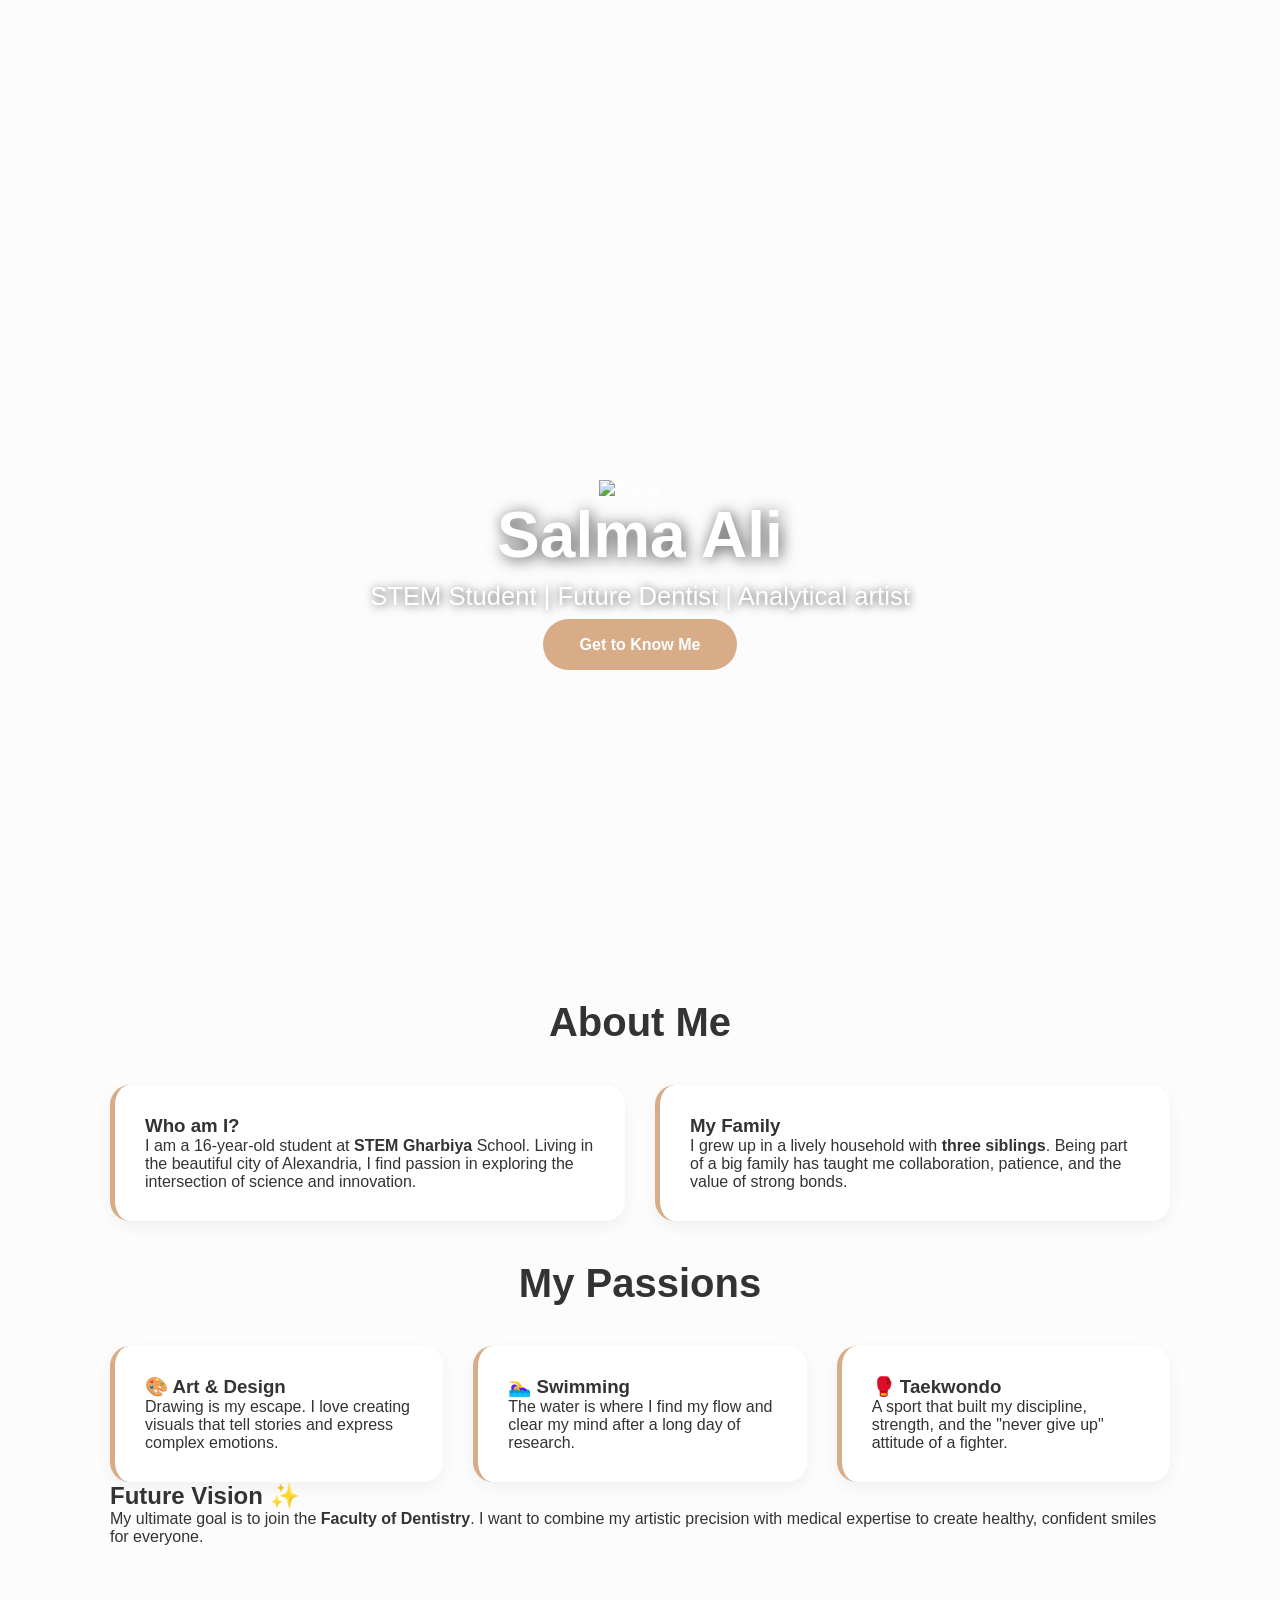
==== index.html @ 47b49c74 "My portfolio as a steamer" ====
<!DOCTYPE html>
<html lang="en">
<head>
    <meta charset="UTF-8">
    <meta name="viewport" content="width=device-width, initial-scale=1.0">
    <title>Salma Ali | Personal Portfolio</title>
    <link rel="stylesheet" href="style.css">
</head>
<body>

    <section class="hero">
        <div class="overlay"></div>
        <div class="hero-content">
            <img src="profile.jpg" alt="Salma Ali" class="profile-img">
            <h1>Salma Ali</h1>
            <p class="subtitle">STEM Student | Future Dentist | Analytical artist</p>
            <a href="#about" class="btn">Get to Know Me</a>
        </div>
    </section>

    <div class="container">
        <section id="about" class="section">
            <h2 class="section-title">About Me</h2>
            <div class="grid">
                <div class="card">
                    <h3>Who am I?</h3>
                    <p>I am a 16-year-old student at <strong>STEM Gharbiya</strong> School. Living in the beautiful city of Alexandria, I find passion in exploring the intersection of science and innovation.</p>
                </div>
                <div class="card">
                    <h3>My Family</h3>
                    <p>I grew up in a lively household with <strong>three siblings</strong>. Being part of a big family has taught me collaboration, patience, and the value of strong bonds.</p>
                </div>
            </div>
        </section>

        <section id="hobbies" class="section">
            <h2 class="section-title">My Passions</h2>
            <div class="grid">
                <div class="card hobby-card">
                    <h3>🎨 Art & Design</h3>
                    <p>Drawing is my escape. I love creating visuals that tell stories and express complex emotions.</p>
                </div>
                <div class="card hobby-card">
                    <h3>🏊‍♀️ Swimming</h3>
                    <p>The water is where I find my flow and clear my mind after a long day of research.</p>
                </div>
                <div class="card hobby-card">
                    <h3>🥊 Taekwondo</h3>
                    <p>A sport that built my discipline, strength, and the "never give up" attitude of a fighter.</p>
                </div>
            </div>
        </section>

        <section id="future" class="section">
            <div class="future-box">
                <h2>Future Vision ✨</h2>
                <p>My ultimate goal is to join the <strong>Faculty of Dentistry</strong>. I want to combine my artistic precision with medical expertise to create healthy, confident smiles for everyone.</p>
            </div>
        </section>
    </div>

    <footer>
        <p>Designed with ❤️ by Salma Ali &copy; 2026</p>
    </footer>

</body>
</html>
---- style.css ----
* /* CSS Updated Code */

* {
    margin: 0;
    padding: 0;
    box-sizing: border-box;
}

body {
    font-family: 'Segoe UI', sans-serif;
    background-color: #fcfcfc;
    color: #333;
    scroll-behavior: smooth;
}

.hero {
    height: 100vh;
    width: 100%;
    background: url('my-photo.jpg.jpeg') no-repeat center center/cover;
    display: flex;
    justify-content: center;
    align-items: flex-start; 
    padding-top: 480px; 
    
    position: relative;
    color: white;
}

.hero-overlay {
    position: absolute;
    top: 0;
    left: 0;
    width: 100%;
    height: 100%;
    background: rgba(0, 0, 0, 0.3); 
    z-index: 1;
}

.hero-content {
    position: relative;
    z-index: 2;
    text-align: center;
    padding: 0 20px;
}

.hero-content h1 {
    font-size: 4rem;
    font-weight: 800;
    margin-bottom: 10px;
    text-shadow: 2px 2px 15px rgba(0,0,0,0.7);
}

.subtitle {
    font-size: 1.6rem;
    font-weight: 400;
    margin-bottom: 25px;
    text-shadow: 1px 1px 10px rgba(0,0,0,0.7);
}

.btn {
    padding: 15px 35px;
    background: #d7ac87; 
    color: white;
    text-decoration: none;
    border-radius: 50px;
    font-weight: bold;
    transition: 0.3s;
    border: 2px solid transparent;
}

.btn:hover {
    background: transparent;
    border-color: white;
    transform: scale(1.05);
}
.container {
    max-width: 1100px;
    margin: auto;
    padding: 60px 20px;
}

.section-title {
    font-size: 2.5rem;
    text-align: center;
    margin: 40px 0;
}

.grid {
    display: grid;
    grid-template-columns: repeat(auto-fit, minmax(300px, 1fr));
    gap: 30px;
}

.card {
    background: white;
    padding: 30px;
    border-radius: 20px;
    box-shadow: 0 5px 15px rgba(0,0,0,0.05);
    border-left: 5px solid #d7ac87;
}
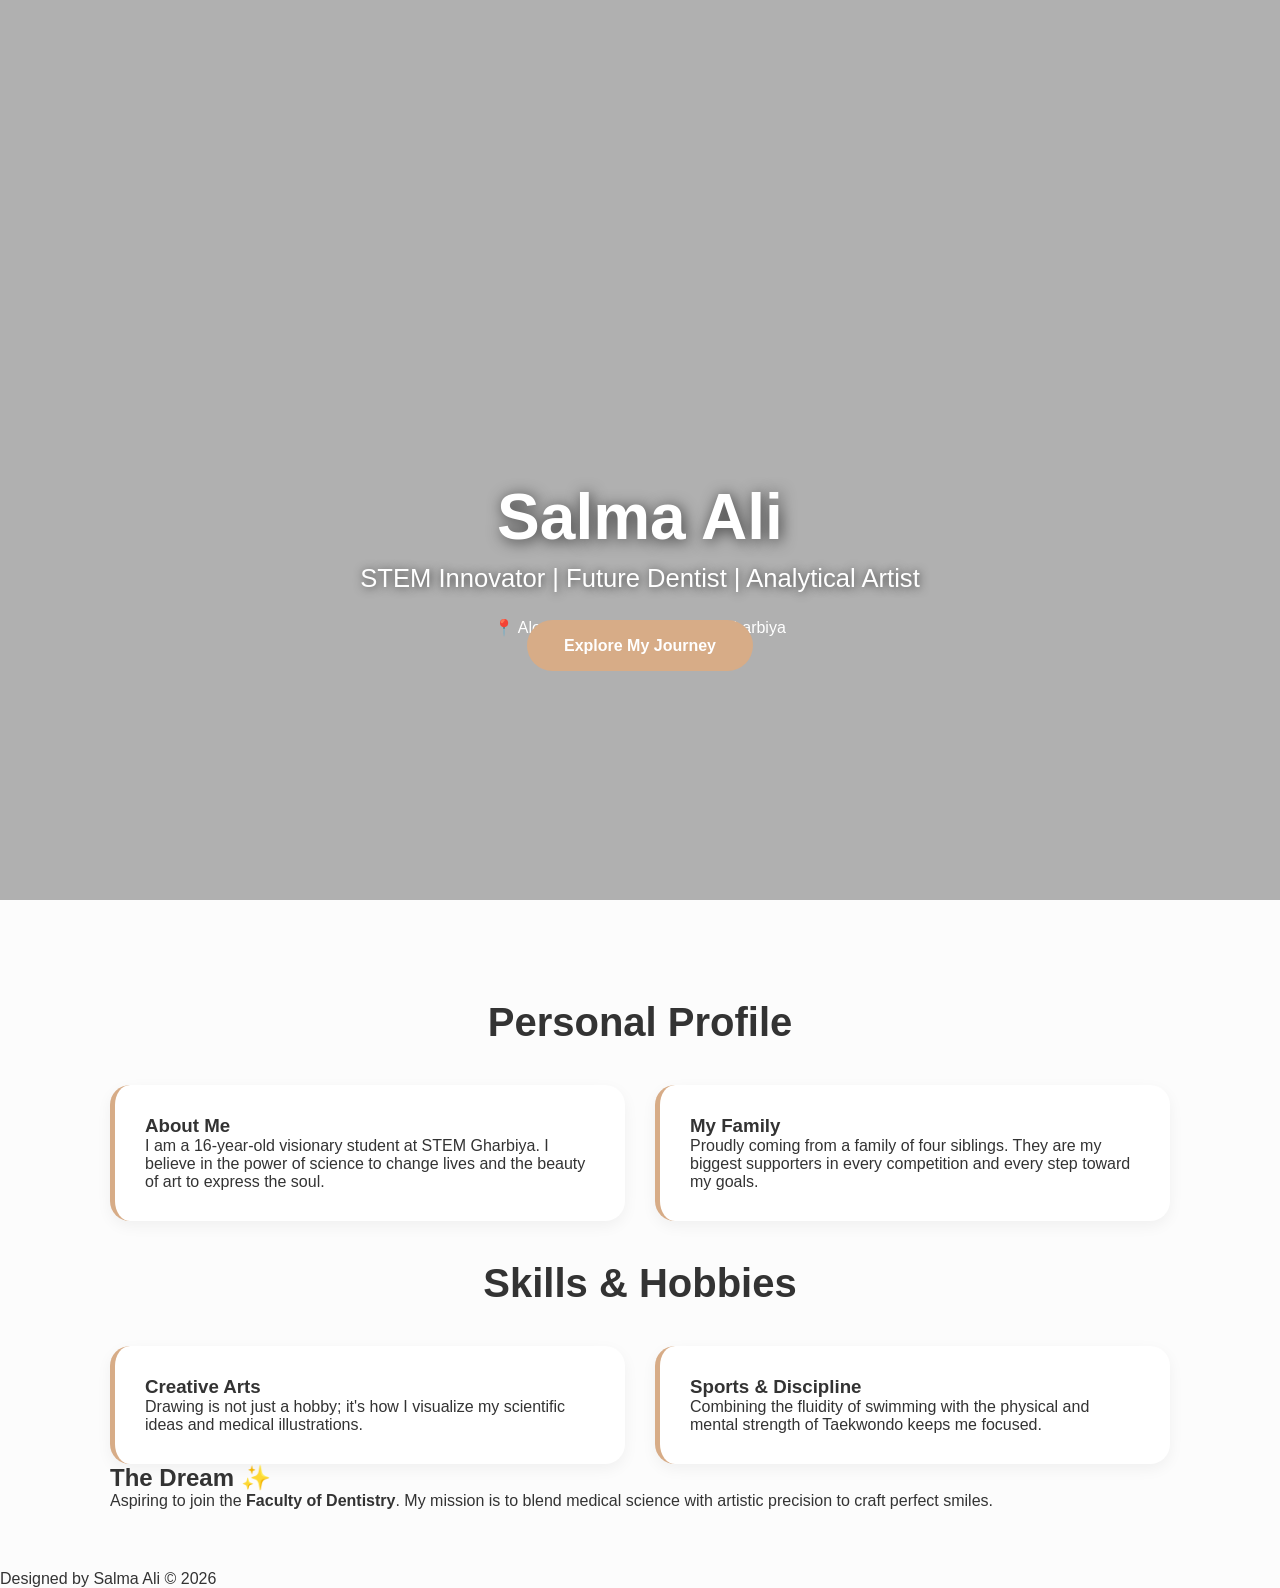
==== commit 9e640d42: "Update index.html" ====
--- a/index.html
+++ b/index.html
@@ -8,60 +8,59 @@
 </head>
 <body>
 
-    <section class="hero">
-        <div class="overlay"></div>
+    <header class="hero">
+        <div class="hero-overlay"></div>
         <div class="hero-content">
-            <img src="profile.jpg" alt="Salma Ali" class="profile-img">
             <h1>Salma Ali</h1>
-            <p class="subtitle">STEM Student | Future Dentist | Analytical artist</p>
-            <a href="#about" class="btn">Get to Know Me</a>
+            <p class="subtitle">STEM Innovator | Future Dentist | Analytical Artist</p>
+            <div class="hero-info">
+                <span>📍 Alexandria, Egypt</span>
+                <span>🎓 STEM Gharbiya</span>
+            </div>
+            <a href="#about" class="btn">Explore My Journey</a>
         </div>
-    </section>
+    </header>
 
-    <div class="container">
+    <main class="container">
         <section id="about" class="section">
-            <h2 class="section-title">About Me</h2>
+            <h2 class="section-title">Personal Profile</h2>
             <div class="grid">
                 <div class="card">
-                    <h3>Who am I?</h3>
-                    <p>I am a 16-year-old student at <strong>STEM Gharbiya</strong> School. Living in the beautiful city of Alexandria, I find passion in exploring the intersection of science and innovation.</p>
+                    <h3>About Me</h3>
+                    <p>I am a 16-year-old visionary student at STEM Gharbiya. I believe in the power of science to change lives and the beauty of art to express the soul.</p>
                 </div>
                 <div class="card">
                     <h3>My Family</h3>
-                    <p>I grew up in a lively household with <strong>three siblings</strong>. Being part of a big family has taught me collaboration, patience, and the value of strong bonds.</p>
+                    <p>Proudly coming from a family of four siblings. They are my biggest supporters in every competition and every step toward my goals.</p>
                 </div>
             </div>
         </section>
 
         <section id="hobbies" class="section">
-            <h2 class="section-title">My Passions</h2>
+            <h2 class="section-title">Skills & Hobbies</h2>
             <div class="grid">
-                <div class="card hobby-card">
-                    <h3>🎨 Art & Design</h3>
-                    <p>Drawing is my escape. I love creating visuals that tell stories and express complex emotions.</p>
+                <div class="card">
+                    <h3>Creative Arts</h3>
+                    <p>Drawing is not just a hobby; it's how I visualize my scientific ideas and medical illustrations.</p>
                 </div>
-                <div class="card hobby-card">
-                    <h3>🏊‍♀️ Swimming</h3>
-                    <p>The water is where I find my flow and clear my mind after a long day of research.</p>
-                </div>
-                <div class="card hobby-card">
-                    <h3>🥊 Taekwondo</h3>
-                    <p>A sport that built my discipline, strength, and the "never give up" attitude of a fighter.</p>
+                <div class="card">
+                    <h3>Sports & Discipline</h3>
+                    <p>Combining the fluidity of swimming with the physical and mental strength of Taekwondo keeps me focused.</p>
                 </div>
             </div>
         </section>
 
-        <section id="future" class="section">
-            <div class="future-box">
-                <h2>Future Vision ✨</h2>
-                <p>My ultimate goal is to join the <strong>Faculty of Dentistry</strong>. I want to combine my artistic precision with medical expertise to create healthy, confident smiles for everyone.</p>
+        <section class="goal-section">
+            <div class="goal-card">
+                <h2>The Dream ✨</h2>
+                <p>Aspiring to join the <strong>Faculty of Dentistry</strong>. My mission is to blend medical science with artistic precision to craft perfect smiles.</p>
             </div>
         </section>
-    </div>
+    </main>
 
     <footer>
-        <p>Designed with ❤️ by Salma Ali &copy; 2026</p>
+        <p>Designed by Salma Ali &copy; 2026</p>
     </footer>
 
 </body>
-</html>+</html>
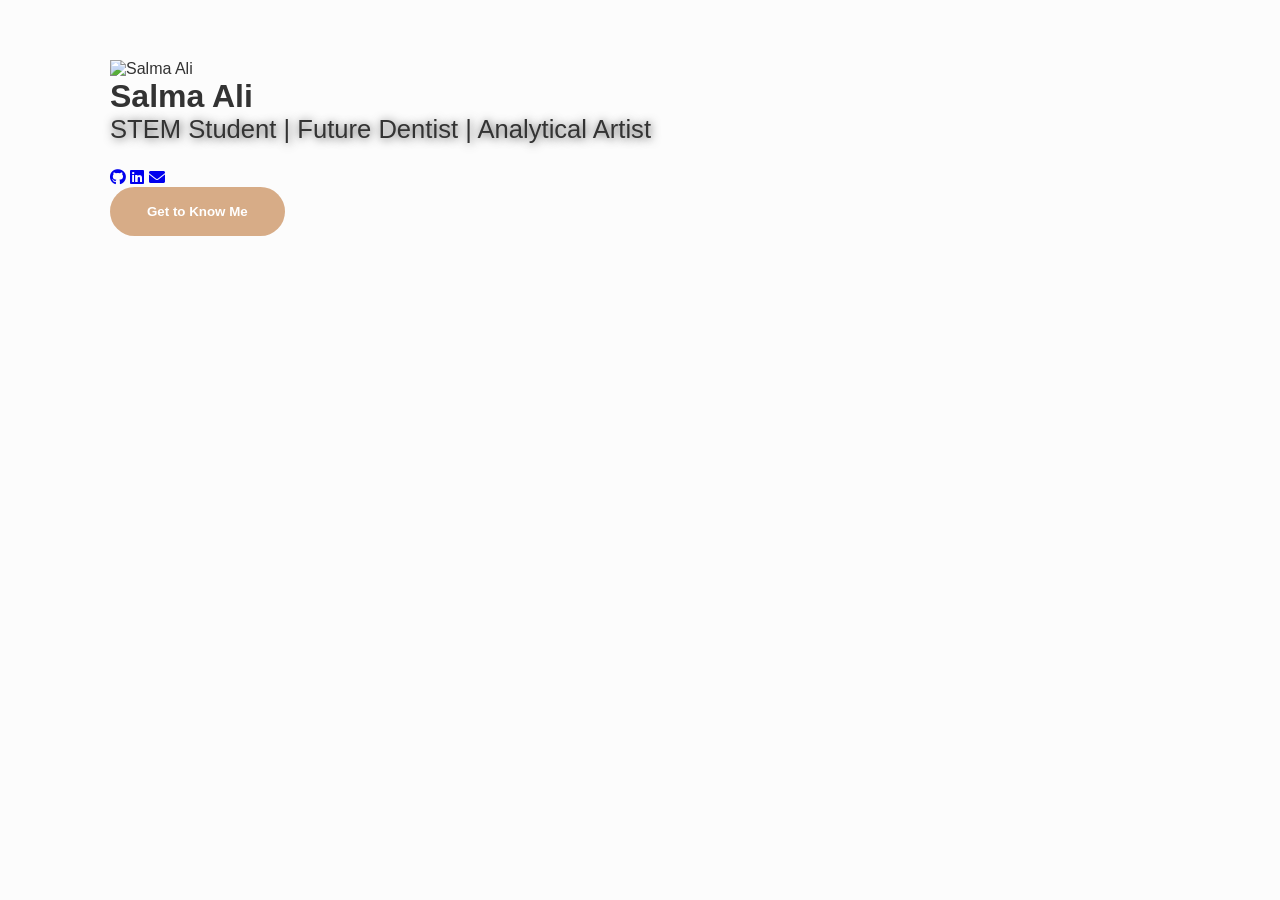
==== commit b973ef9c: "Update index.html" ====
--- a/index.html
+++ b/index.html
@@ -1,66 +1,29 @@
 <!DOCTYPE html>
-<html lang="en">
+<html lang="ar">
 <head>
     <meta charset="UTF-8">
     <meta name="viewport" content="width=device-width, initial-scale=1.0">
-    <title>Salma Ali | Personal Portfolio</title>
+    <title>Salma Ali Portfolio</title>
+    <link href="https://fonts.googleapis.com/css2?family=Montserrat:wght@400;700&family=Tajawal:wght@400;700&display=swap" rel="stylesheet">
+    <link rel="stylesheet" href="https://cdnjs.cloudflare.com/ajax/libs/font-awesome/6.0.0/css/all.min.css">
     <link rel="stylesheet" href="style.css">
 </head>
 <body>
 
-    <header class="hero">
-        <div class="hero-overlay"></div>
-        <div class="hero-content">
-            <h1>Salma Ali</h1>
-            <p class="subtitle">STEM Innovator | Future Dentist | Analytical Artist</p>
-            <div class="hero-info">
-                <span>📍 Alexandria, Egypt</span>
-                <span>🎓 STEM Gharbiya</span>
-            </div>
-            <a href="#about" class="btn">Explore My Journey</a>
+    <div class="container">
+        <img src="my-photo.jpg.jpeg" alt="Salma Ali" class="profile-img">
+        
+        <h1>Salma Ali</h1>
+        <p class="subtitle">STEM Student | Future Dentist | Analytical Artist</p>
+
+        <div class="social-icons">
+            <a href="#"><i class="fab fa-github"></i></a>
+            <a href="#"><i class="fab fa-linkedin"></i></a>
+            <a href="#"><i class="fas fa-envelope"></i></a>
         </div>
-    </header>
 
-    <main class="container">
-        <section id="about" class="section">
-            <h2 class="section-title">Personal Profile</h2>
-            <div class="grid">
-                <div class="card">
-                    <h3>About Me</h3>
-                    <p>I am a 16-year-old visionary student at STEM Gharbiya. I believe in the power of science to change lives and the beauty of art to express the soul.</p>
-                </div>
-                <div class="card">
-                    <h3>My Family</h3>
-                    <p>Proudly coming from a family of four siblings. They are my biggest supporters in every competition and every step toward my goals.</p>
-                </div>
-            </div>
-        </section>
-
-        <section id="hobbies" class="section">
-            <h2 class="section-title">Skills & Hobbies</h2>
-            <div class="grid">
-                <div class="card">
-                    <h3>Creative Arts</h3>
-                    <p>Drawing is not just a hobby; it's how I visualize my scientific ideas and medical illustrations.</p>
-                </div>
-                <div class="card">
-                    <h3>Sports & Discipline</h3>
-                    <p>Combining the fluidity of swimming with the physical and mental strength of Taekwondo keeps me focused.</p>
-                </div>
-            </div>
-        </section>
-
-        <section class="goal-section">
-            <div class="goal-card">
-                <h2>The Dream ✨</h2>
-                <p>Aspiring to join the <strong>Faculty of Dentistry</strong>. My mission is to blend medical science with artistic precision to craft perfect smiles.</p>
-            </div>
-        </section>
-    </main>
-
-    <footer>
-        <p>Designed by Salma Ali &copy; 2026</p>
-    </footer>
+        <button class="btn">Get to Know Me</button>
+    </div>
 
 </body>
 </html>
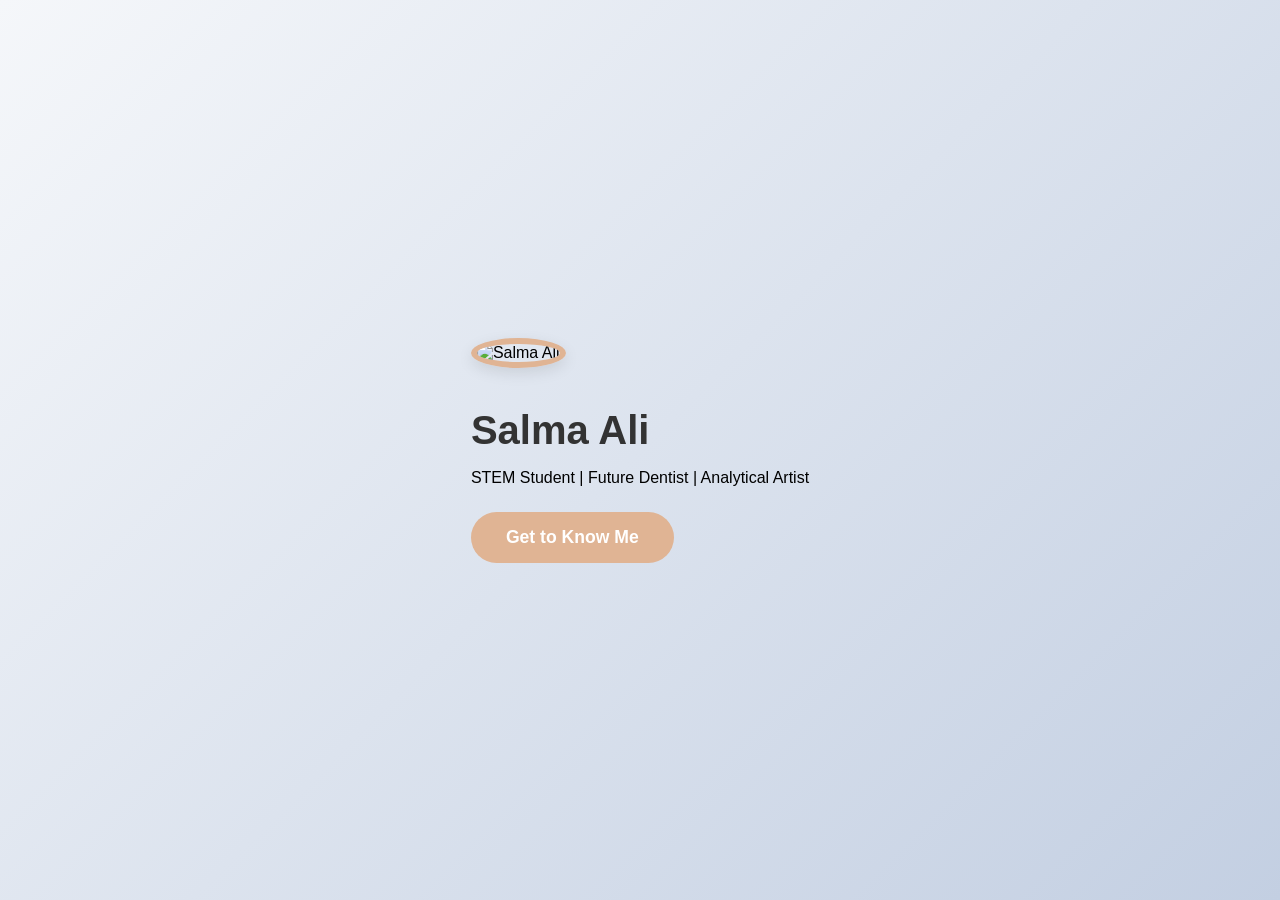
==== commit 943408dc: "Update index.html" ====
--- a/index.html
+++ b/index.html
@@ -3,27 +3,22 @@
 <head>
     <meta charset="UTF-8">
     <meta name="viewport" content="width=device-width, initial-scale=1.0">
+    <link rel="stylesheet" href="style.css">
     <title>Salma Ali Portfolio</title>
-    <link href="https://fonts.googleapis.com/css2?family=Montserrat:wght@400;700&family=Tajawal:wght@400;700&display=swap" rel="stylesheet">
-    <link rel="stylesheet" href="https://cdnjs.cloudflare.com/ajax/libs/font-awesome/6.0.0/css/all.min.css">
-    <link rel="stylesheet" href="style.css">
 </head>
 <body>
-
-    <div class="container">
-        <img src="my-photo.jpg.jpeg" alt="Salma Ali" class="profile-img">
-        
+    <div class="card">
+        <div class="profile-img-container">
+            <img src="my-photo.jpg.jpeg.jpeg" alt="Salma Ali" class="profile-img">
+        </div>
         <h1>Salma Ali</h1>
-        <p class="subtitle">STEM Student | Future Dentist | Analytical Artist</p>
-
+        <p class="tagline">STEM Student | Future Dentist | Analytical Artist</p>
         <div class="social-icons">
-            <a href="#"><i class="fab fa-github"></i></a>
-            <a href="#"><i class="fab fa-linkedin"></i></a>
-            <a href="#"><i class="fas fa-envelope"></i></a>
+            <i class="fab fa-github"></i>
+            <i class="fab fa-linkedin"></i>
+            <i class="fas fa-envelope"></i>
         </div>
-
         <button class="btn">Get to Know Me</button>
     </div>
-
 </body>
 </html>
--- a/style.css
+++ b/style.css
@@ -1,100 +1,78 @@
-* /* CSS Updated Code */
-
-* {
+body {
     margin: 0;
     padding: 0;
-    box-sizing: border-box;
+    display: flex;
+    justify-content: center;
+    align-items: center;
+    min-height: 100vh;
+    background: linear-gradient(135deg, #f5f7fa 0%, #c3cfe2 100%);
+    font-family: 'Montserrat', 'Tajawal', sans-serif;
 }
 
-body {
-    font-family: 'Segoe UI', sans-serif;
-    background-color: #fcfcfc;
-    color: #333;
-    scroll-behavior: smooth;
+.container {
+    text-align: center;
+    background: white;
+    padding: 50px; 
+    border-radius: 20px;
+    box-shadow: 0 10px 30px rgba(0,0,0,0.1);
+    max-width: 500px; 
+    width: 90%; 
 }
 
-.hero {
-    height: 100vh;
-    width: 100%;
-    background: url('my-photo.jpg.jpeg') no-repeat center center/cover;
-    display: flex;
-    justify-content: center;
-    align-items: flex-start; 
-    padding-top: 480px; 
-    
-    position: relative;
-    color: white;
+.profile-img {
+    width: 220px; 
+    height: 220px; 
+    border-radius: 50%; 
+    object-fit: cover;
+    border: 6px solid #e0b494;
+    margin-bottom: 25px;
+    box-shadow: 0 5px 15px rgba(0,0,0,0.1); 
 }
 
-.hero-overlay {
-    position: absolute;
-    top: 0;
-    left: 0;
-    width: 100%;
-    height: 100%;
-    background: rgba(0, 0, 0, 0.3); 
-    z-index: 1;
-}
-
-.hero-content {
-    position: relative;
-    z-index: 2;
-    text-align: center;
-    padding: 0 20px;
-}
-
-.hero-content h1 {
-    font-size: 4rem;
-    font-weight: 800;
-    margin-bottom: 10px;
-    text-shadow: 2px 2px 15px rgba(0,0,0,0.7);
+h1 {
+    color: #333;
+    margin: 15px 0 10px 0;
+    font-size: 2.5rem; 
+    font-weight: 700;
 }
 
 .subtitle {
-    font-size: 1.6rem;
-    font-weight: 400;
+    color: #555;
+    font-size: 1.2rem; 
+    margin-bottom: 30px;
+    line-height: 1.6; 
+}
+
+.social-icons {
     margin-bottom: 25px;
-    text-shadow: 1px 1px 10px rgba(0,0,0,0.7);
+}
+
+.social-icons a {
+    font-size: 28px; 
+    margin: 0 15px;
+    color: #e0b494;
+    transition: 0.3s;
+    text-decoration: none;
+}
+
+.social-icons a:hover {
+    color: #333;
+    transform: translateY(-5px);
 }
 
 .btn {
+    background-color: #e0b494;
+    color: white;
+    border: none;
     padding: 15px 35px;
-    background: #d7ac87; 
-    color: white;
-    text-decoration: none;
-    border-radius: 50px;
+    border-radius: 30px;
+    font-size: 1.1rem;
+    cursor: pointer;
+    transition: 0.3s;
     font-weight: bold;
-    transition: 0.3s;
-    border: 2px solid transparent;
 }
 
 .btn:hover {
-    background: transparent;
-    border-color: white;
-    transform: scale(1.05);
+    background-color: #d19a75;
+    transform: scale(1.05); 
 }
-.container {
-    max-width: 1100px;
-    margin: auto;
-    padding: 60px 20px;
-}
-
-.section-title {
-    font-size: 2.5rem;
-    text-align: center;
-    margin: 40px 0;
-}
-
-.grid {
-    display: grid;
-    grid-template-columns: repeat(auto-fit, minmax(300px, 1fr));
-    gap: 30px;
-}
-
-.card {
-    background: white;
-    padding: 30px;
-    border-radius: 20px;
-    box-shadow: 0 5px 15px rgba(0,0,0,0.05);
-    border-left: 5px solid #d7ac87;
-}
